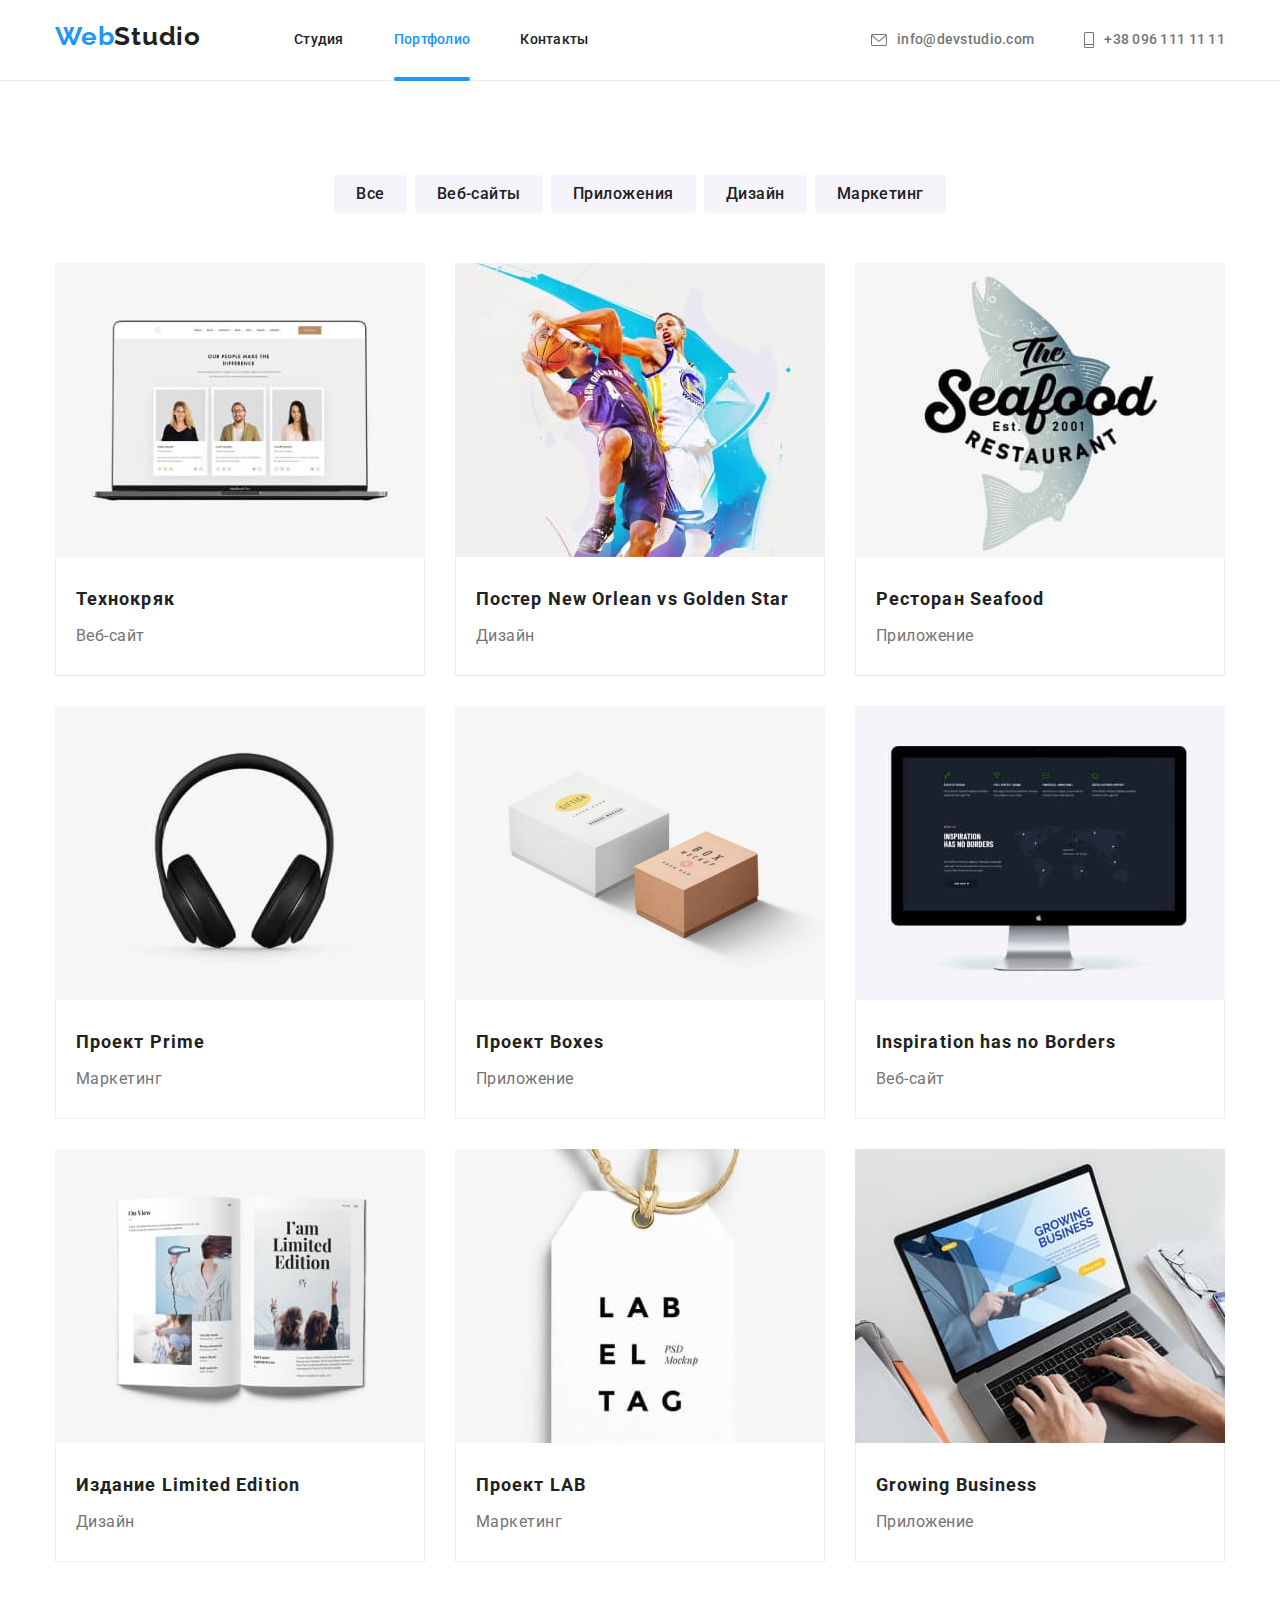
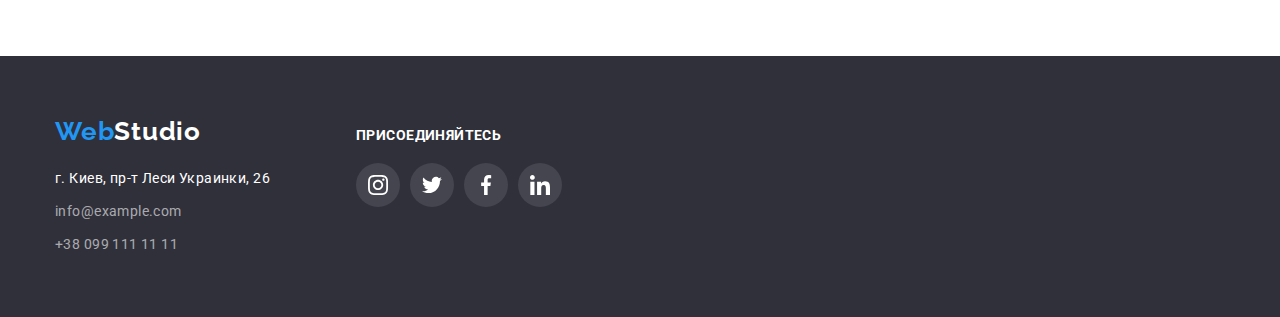
==== portfolio.html @ d2fbd5b2 "bem" ====
<!DOCTYPE html>
<html lang="en">
<head>
    <meta charset="UTF-8">
    <meta http-equiv="X-UA-Compatible" content="IE=edge">
    <meta name="viewport" content="width=device-width, initial-scale=1.0">
    <title>Document</title>
    <link rel="preconnect" href="https://fonts.googleapis.com">
    <link rel="preconnect" href="https://fonts.gstatic.com" crossorigin>
    <link href="https://fonts.googleapis.com/css2?family=Raleway:wght@700&family=Roboto:wght@400;500;700;900&display=swap" rel="stylesheet">
   <link rel="stylesheet" href="https://cdnjs.cloudflare.com/ajax/libs/modern-normalize/1.1.0/modern-normalize.min.css">
    <link rel="stylesheet" href="css/styles.css">
</head>
<body class="body">
    <header class="header">
        <div class="container  ">
        <nav class="header__nav "> 
        <a class=" logo header__logo"  href="/index.html"> 
            Web<span class="logo__span" >Studio</span>
        </a>
       
        <ul class="header-list list ">
           
             <li class="header-list__item "><a class="header-list__link "  href="/index.html">Студия</a>  </li>
             <li class="header-list__item"><a class="header-list__link header-list__after  header-list--current "  href="./portfolio.html">Портфолио </a> </li> 
             <li class="header-list__item"><a class="header-list__link "  href="">Контакты</a> </li>  
           
        </ul>
    </nav>
           <ul class="header-list list">
            <li class="header-list__contact"><a class="header-list__data " href="mailto:info@devstudio.com">
            <svg class="header-list__mailito" height="12px" width="16px">
          
                <use href="./images/symbol-defs.svg#icon-envelope-hover"></use>
            </svg>info@devstudio.com</a></li>
               
                <li class="header-list__contact"><a class="header-list__data " href="tel:+380961111111">
                <svg class="header-list__mailito" height="16px" width="10px">
          
                    <use href="./images/symbol-defs.svg#icon-Vector"></use>
                </svg>+38 096 111 11 11</a></li> 
                    </ul>
    </div>
    
    </header>
    <main class="main">
<section class="section-main">
    <div class="container">
      
        <h1 class="visually-hidden">Фильтри </h1>
            <ul class="main-list-button list">
                <li class="main-bt-item">
                    <button  class="maim-button" type="button">Все</button>
                </li>

                <li class="main-bt-item">
                    <button class="maim-button" type="button">Веб-сайты</button>
                </li>

                <li class="main-bt-item">
                    <button class="maim-button" type="button">Приложения</button>
                </li>

                <li class="main-bt-item">
                    <button class="maim-button" type="button">Дизайн</button>
                </li>

                <li class="main-bt-item">
                    <button class="maim-button" type="button">Маркетинг</button>
                </li>
            </ul>
    
            <ul class="main-list list">

                <li class="main-item">
                    <a class="main-link" href="">
                  <div class="main-item-img">
                    <img src="images/website.jpg"  alt="Веб-сайт">
                    <p class="main-item-text">
                        Ресурс предлагает комплексные предложения с разным уровнем функционала и сервисов. Все это позволит посетителю получить исчерпывающие сведения о компании или частном лице. 
                    </p>
                </div>
                    <div class="container-title">
                    <h2 class="main-title">Технокряк</h2>
                    <p class="main-text">Веб-сайт</p>
                </div>
                 </a>
                  </li>
           
                <li class="main-item">
                    <a class="main-link"  href="">
                   <div class="main-item-img">
                    <img src="images/design.jpg" alt="Дизайн">
                    <p class="main-item-text">
                        Ресурс предлагает комплексные предложения с разным уровнем функционала и сервисов. Все это позволит посетителю получить исчерпывающие сведения о компании или частном лице.
                    </p>
                </div>
                    <div class="container-title">
                    <h2 class="main-title">Постер New Orlean vs Golden Star</h2>
                    <p class="main-text">Дизайн</p>
                </div>
                </a>
                </li>

                <li class="main-item">
                    <a class="main-link" href="">
                   <div class="main-item-img">
                    <img src="images/seafood.jpg" alt="Приложение">
                    <p class="main-item-text">Ресурс предлагает комплексные предложения с разным уровнем функционала и сервисов. Все это позволит посетителю получить исчерпывающие сведения о компании или частном лице.</p>
                    </div>
                        <div class="container-title">
                    <h2 class="main-title">Ресторан Seafood</h2>
                    <p class="main-text">Приложение</p>
                   </div>
                </a>
                </li>

                 <li class="main-item">
                    <a class="main-link"  href="">
                    <div class="main-item-img">
                     <img src="images/prime.jpg" alt="Маркетинг">
                     <p class="main-item-text">Ресурс предлагает комплексные предложения с разным уровнем функционала и сервисов. Все это позволит посетителю получить исчерпывающие сведения о компании или частном лице.</p>
                     </div>
                        <div class="container-title">
                     <h2 class="main-title">Проект Prime</h2>
                     <p class="main-text">Маркетинг</p>
                    </div>
                    </a>
                    </li>
                    
                <li class="main-item">
                    <a class="main-link" href="">
                      <div class="main-item-img">
                 <img src="images/boxes.png" alt="коробки">
                        <p class="main-item-text">Ресурс предлагает комплексные предложения с разным уровнем функционала и сервисов. Все это позволит посетителю получить исчерпывающие сведения о компании или частном лице.</p>
                        </div>
                            <div class="container-title">
                    <h2 class="main-title">Проект Boxes</h2>
                    <p class="main-text">Приложение</p>
                </div>
                </a>
                </li>
                  
                <li class="main-item">
                    <a class="main-link"  href="">
                      <div class="main-item-img">
                      <img src="images/inspiration.jpg" alt="компьютер">
                      <p class="main-item-text">Ресурс предлагает комплексные предложения с разным уровнем функционала и сервисов. Все это позволит посетителю получить исчерпывающие сведения о компании или частном лице.</p>
                      </div>
                        <div class="container-title">
                      <h2 class="main-title">Inspiration has no Borders</h2>
                      <p class="main-text">Веб-сайт</p>
                    </div>
                    </a>
                    </li>
                 
                    <li class="main-item">
                    <a class="main-link"  href="">
                     <div class="main-item-img">
                     <img src="images/book.jpg" alt="книга">
                     <p class="main-item-text">Ресурс предлагает комплексные предложения с разным уровнем функционала и сервисов. Все это позволит посетителю получить исчерпывающие сведения о компании или частном лице.</p>
                     </div>
                        <div class="container-title">
                     <h2 class="main-title">Издание Limited Edition</h2>
                     <P class="main-text">Дизайн</P>
                    </div>
                    </a>
                    </li>
                 
                    <li class="main-item">
                    <a class="main-link"  href="">
                     <div class="main-item-img">
                      <img src="images/marketing.jpg" alt="бирка">
                    
                      <p class="main-item-text">
                        Ресурс предлагает комплексные предложения с разным уровнем функционала и сервисов. Все это позволит посетителю получить исчерпывающие сведения о компании или частном лице.
                     </p>
                    </div>
                      <div class="container-title">
                      <h2 class="main-title">Проект LAB</h2>
                      <P class="main-text">Маркетинг</P>
                    </div>
                    </a>
                    </li>
                 
                    <li class="main-item">
                    <a class="main-link" href="">
                   <div class="main-item-img">
                   <img src="images/application.jpg" alt="компьютер">
           
                   <p class="main-item-text">
                    Ресурс предлагает комплексные предложения с разным уровнем функционала и сервисов. Все это позволит посетителю получить исчерпывающие сведения о компании или частном лице.
                   </p>
                </div>
                   <div class="container-title">
                   <h2 class="main-title">Growing Business</h2>
                   <p class="main-text">Приложение</p>
                </div>
                </a>
                </li>

                 </ul>
              
                </div>
        </section>
    </main>  
    <footer class="footer">
        <div class="footer-container container">
        <div class=" container-address">
        <a class="footer-logo" href="/index.html"> Web<span class="footer-span">Studio</span>
        </a>
        <address class="footer-address">
            <ul class="footer-list list list">
                <li class="footer-item">
                    <a class="footer-link" href="https://www.google.com.ua/maps/place/%D0%B1%D1%83%D0%BB.+%D0%9B%D0%B5%D1%81%D0%B8+%D0%A3%D0%BA%D1%80%D0%B0%D0%B8%D0%BD%D0%BA%D0%B8,+26,+%D0%9A%D0%B8%D0%B5%D0%B2,+02000/@50.4265841,30.5361971,17z/data=!3m1!4b1!4m5!3m4!1s0x40d4cf0e033ecbe9:0x57a4dffefec77da0!8m2!3d50.4265807!4d30.5383858?hl=ru"
                   target="blank" rel="noreferrer noopener" >
                        г. Киев, пр-т Леси Украинки, 26</a>
                </li>
          
            <li class="footer-item">
                <a class="footer-contact" href="mailto:info@example.com">info@example.com</a>
            </li>
            <li class="footer-item">
                <a class="footer-contact" href="tel+380991111111">+38 099 111 11 11</a>
            </li>

        </ul>
        </address>
    </div>
    <div class=" container-cos">
        <h2 class="footer-addition-title">присоединяйтесь</h2>
        <ul class="footer-list-cos list">
            <li class="footer-addition-item"><a class="footer-link-cos"  href="">
                <svg class="team-cos-icon" weight="20" height="20">
                   <use href="./images/symbol-defs.svg#icon-instagram-2"></use>
           </svg>

            </a>
            </li>
            <li class="footer-addition-item"><a class="footer-link-cos"  href="">
                <svg class="team-cos-icon" weight="20" height="20">
                   <use href="./images/symbol-defs.svg#icon-twitter-1"></use>
           </svg>

            </a>
            </li>

            <li class="footer-addition-item"><a class="footer-link-cos" target="blank" href="">
                <svg class="team-cos-icon" weight="20" height="20">
                   <use href="./images/symbol-defs.svg#icon-facebook-1"></use>
           </svg>

            </a>
            </li>

            <li class="footer-addition-item"><a class="footer-link-cos"  href="">
                <svg class="team-cos-icon" weight="20" height="20">
                   <use href="./images/symbol-defs.svg#icon-linkedin-1"></use>
           </svg>

            </a>
            </li>
        </ul>
    </div>
</div>
    </footer>
   
</body>
</html>
---- css/styles.css ----
.visually-hidden{
    position: absolute;
    width: 1px;
    height: 1px;
    margin: -1px;
    border: 0;
    padding: 0;
  
    white-space: nowrap;
    clip-path: inset(100%);
    clip: rect(0 0 0 0);
    overflow: hidden;}

  
.container{
  width: 1200px;
  padding-left: 15px;
  padding-right: 15px;
  margin: 0 auto;


}
p,
h1,
h2,
h3,
h4,
h5,
h6 {
  margin: 0;
}

ul,
ol {
  margin: 0;
  padding-left: 0;}
  img{
    display: block;
    max-width: 100%;
    height: auto;
  }


  
  :root{
    --predominant-text-color:#757575;
    --predominant-titl-color: #212121;
    --minor-title-coolor: #FFFFFF;
    --hover-kolor:#2196F3;
    --babackground-predominant-color:#E5E5E5;
    --babackground-minor-color:#2F303A;
    --background-color: #F5F4FA;
    --background-nice-color: #FFFFFF;
    --padding-section:94px;
     --contact-soc:#AFB1B8;
     --modal-color-title:#212121;
  }
  .body{
    font-family:"Roboto",sans-serif;
    font-size: 14px;
    line-height: 1.71;
    letter-spacing: 0.03em;
    
    color:var(--predominant-text-color);
    background-color:var(--background-nice-color) ;
  }

  /*-------------HEADER----------*/
 
  .header
   {
     border-bottom: 1px solid #ECECEC;}
  .header__logo {
    font-family: 'Raleway',serif;
    font-weight: 700;
    font-size: 26px;
    line-height: 1.19;
    letter-spacing: 0.03em;
    text-decoration: none;
   
    color:var(--hover-kolor);
    
    padding-top: 21px;
    padding-bottom: 24px;
    margin-right: 93px;
}
 
  .logo__span{
color:var(--predominant-titl-color);
  }

  .header-list__link{
    font-weight: 500;
    font-size: 14px;
    line-height: 1.14;
    letter-spacing: 0.02em;
   text-decoration: none;
   
   color:var(--predominant-titl-color);
    
   display: block;
    padding-top: 32px;
    padding-bottom: 32px;

    transition: color 250ms linear;
  }

.header-list__data
  {
font-weight: 500;
font-size: 14px;
line-height: 1.14;
letter-spacing: 0.02em;
text-decoration: none;

color:var(--predominant-text-color);

padding-top: 32px;
padding-bottom: 32px;
display: block;

transition: color 250ms cubic-bezier(0.4, 0, 0.2, 1);
  }
 
  .header__nav{
    display: flex;
  }

.header-list__data:hover,
.header-list__data:focus,
.header-list__link:hover,
.header-list__link :focus
{
color:var( --hover-kolor);
}
.header-list .header-list__link.header-list--current{
  color: var(--hover-kolor);
}

.list{
list-style: none;
}

.header-list{
  display: flex;
  margin-left: auto;
}

 
.header>.container{
  display: flex;
  align-items: center;
 
}
 

.header-list__item{
  margin-right: 50px;
  position:relative;


}
.header-list__item:nth-child(3n){
  margin-right: 0;
    }
    
    .header-list{ 
    align-items: center;
    margin-left: auto;
    }
    .header-list__contact {
    display: block;
    } 
    .header-list__contact:not(:last-child) {
    margin-right: 50px;}

    

.header-list__mailito {
justify-content: center;
vertical-align: middle;
margin-right: 10px;
fill:currentColor;
}

.header-list__after::after{
content: "";
left: 0;
bottom: -1px;
height: 4px;
width: 100%;
position: absolute;
border-radius: 4px;
background-color: var(--hover-kolor);
}

.header-list .header-list__link.current{
  color: var(--hover-kolor);
}
 /*-------------hero----------*/

 .hero-container__title{
  font-weight: 900;
  font-size: 44px;
  line-height: 1.36;
  text-align: center;
  letter-spacing: 0.06em;
  text-transform: uppercase;
  color:var(--minor-title-coolor);


 margin-left: auto;
 margin-right: auto;
margin-bottom:30px ;

}


 .hero-container__button{
font-family:inherit;
font-weight: 700;
font-size: 16px;
line-height: 1.87;
min-width: 200px;
align-items: center;
text-align: center;
letter-spacing: 0.06em;
border: none;
cursor: pointer;
color:var(--minor-title-coolor);
background: #2196F3;
box-shadow: 0px 4px 4px rgba(0, 0, 0, 0.15);
border-radius: 4px;

display: flex;
padding: 10px 32px;
margin: auto;

  }
  .hero{
    padding-top: 200px;
    padding-bottom: 200px;
    max-width: 1600px;
    height: 600px;
    margin: 0 auto;
      background-image: linear-gradient(to right, #2f303a66, #2f303a66), url('../images/Img\ fon.jpg'); 
    background-color: var(--secondary-bg-color);
    text-align: center;
}


/*---------strategy---------*/

.strategy-title{
font-weight: 700;
font-size: 14px;
line-height: 1.14;
letter-spacing: 0.03em;
text-transform: uppercase;
color: var(--predominant-titl-color);

}
.strategy-text{
font-size: 14px;
line-height: 1.71;
letter-spacing: 0.03em;
color:var(--predominant-text-color);

}

.strategy{
  padding-top: var(--padding-section);
 
}
.strategy-title{

  margin-bottom: 10px;
}
.strategy-list{
  display: flex;

}

.strategy-item{
  margin-right: 30px;
  width: 270px;

}
.strategy-item:nth-child(4n){
  margin-right: 0;
    }

    .icon-strategy{
      width: 270px;
      height: 120px;
       
    background-color: #F5F4FA;;
       box-sizing: border-box;
       border-radius: 4px;
       fill: #212121;;
       
       display: flex;
       align-items: center;
       justify-content: center;
       margin-bottom: 30px;
      }


    /*-------ABOUT--------*/


.about-title{
font-weight: 700;
font-size: 36px;
line-height: 1.16;
text-align: center;
letter-spacing: 0.03em;
color:var(--predominant-titl-color);
   
margin-bottom:50px;
}
.about{
  padding-top: var(--padding-section);
  padding-bottom:var(--padding-section);
}
.about-list{
  display: flex;

}
.about-item{
  margin-right: 30px;
  position: relative;
}
.about-item:nth-child(3n){
  margin-right: 0;
    }



    .about-text{
      font-weight: 700;
    font-size: 14px;
    line-height: 16px;
    text-align: center;
    letter-spacing: 0.03em;
    text-transform: uppercase;
    
    color: var(--background-nice-color);
    background-color:  rgba(47, 48, 58, 0.8);
    width: 100%;
    height: 70px;
    
    justify-content: center;
    align-items: center;
    padding-top: 27px;
    padding-bottom: 27px;
    position: absolute;
    bottom: 0%;
    left: 0%;
    }
    
/*----------TEAM-------*/


.team-title{
font-weight: 700;
font-size: 36px;
line-height: 1.16;
text-align: center;
letter-spacing: 0.03em;
color:var(--predominant-titl-color);
padding-top: 94;
margin-bottom:  50px;

}


.team-after-title{
font-weight: 500;
font-size: 16px;
line-height: 1.18;
text-align: center;
letter-spacing: 0.03em;
color:var(--predominant-titl-color);

margin-bottom: 10px;
}

.team-text{
font-size: 16px;
line-height: 1.18;
text-align: center;
letter-spacing: 0.03em;
color:var(--predominant-text-color);
margin-bottom: 16px;

}

.team{
  padding-top:var(--padding-section);
  padding-bottom:var(--padding-section); 
  background-color: var(--background-color);
}
.team-list{
  display: flex;
}
.team-item{
  margin-right: 30px;
}


.team-item:nth-child(4n){
  margin-right: 0;
    }
    .container-team{
      padding-top: 30px;
      padding-bottom: 30px;
      background-color: #FFFFFF;
      box-shadow: 0px 1px 3px rgba(0, 0, 0, 0.12), 
      0px 1px 1px rgba(0, 0, 0, 0.14), 
      0px 2px 1px rgba(0, 0, 0, 0.2);
      border-radius: 0px 0px 4px 4px;

    }
    .team-link-soc{
      width: 44px;
      height: 44px;
      border-radius: 50%;
      background-color: var(--background-nice-color);
       display: flex;
       justify-self: center;
       align-items: center;
       fill:var(--background-nice-color);
       transition: background-color 250ms cubic-bezier(0.4, 0, 0.2, 1),
       fill 250ms cubic-bezier(0.4, 0, 0.2, 1);
      }  
      .team-link-soc{
        fill:var(--contact-soc);
      }
      .team-link-soc:hover,
      .team-link-soc:focus
      {
       background-color:var(--hover-kolor);
       fill: var(--background-nice-color);

      }

    .team-list-soc {
    display: flex;
    justify-content: center;
    }
    .team-item-soc:not(:last-child) {
      margin-right: 10px;}



      /*------CLIENT-------*/
      .clients{
        padding-top: var(--padding-section);
        padding-bottom: var(--padding-section);
      }
      
      .clients-title{
        font-weight: 700;
       font-size: 36px;
       line-height: 42px;
       text-align: center;
       letter-spacing: 0.03em;

       color: var(--predominant-titl-color);
       
      margin-bottom: 50px;
      }
    
    .clients-link{
      width: 170px;
       height: 92px;
       
       border: 1px solid var(--contact-soc);
       box-sizing: border-box;
       border-radius: 4px;
       fill: var(--contact-soc);
       
       display: flex;
       align-items: center;
       justify-content: center;
       transition: border 250ms cubic-bezier(0.4, 0, 0.2, 1) ;
    
      
      }

      .clients-list{
        display: flex;
      justify-content: center;}

      .clients-list-item:not(:last-child){
        margin-right: 30px;
      }
      .clients-link:hover,
      .clients-link:focus
      {
        border-radius: 4px;
        border: 1px solid var(--hover-kolor)
      }

  
  
      .clients-link:hover .clients-icon,
      .clients-link:focus .clients-icon
      {
     
        fill: var(--hover-kolor);
       
       }
       .clients-icon{
         transition:fill 250ms cubic-bezier(0.4, 0, 0.2, 1) ;
       }
        
    

  /*--------footer-------*/
  
  .footer-logo{
    font-family: 'Raleway',serif;
font-weight: 700;
font-size: 26px;
line-height: 1.19;
letter-spacing: 0.03em;
text-decoration: none;
color:var(--hover-kolor);

display: block;
margin-bottom:20px;
  }
.footer-span{
  color:var(--minor-title-coolor);
}
  .footer-link{
  font-style: normal;
font-size: 14px;
line-height: 1.71;
letter-spacing: 0.03em;
text-decoration: none;
color:var(--minor-title-coolor);

  }
  
  .footer-contact{
  font-style: normal;
font-size: 14px;
line-height: 1.71;
letter-spacing: 0.03em;
text-decoration: none;
color: rgba(255, 255, 255, 0.6);

  }
  
.footer{
  background-color:var(--babackground-minor-color);
  padding: 60px 0;

}

.footer-item:not(:last-child) {
  margin-bottom: 9px;}


.footer-link-cos{
  width: 44px;
  height: 44px;

 border-radius: 50%;
 display:flex;
align-items: center;
 justify-content: center;
 fill: var(--background-nice-color);
 background-color: rgba(255, 255, 255, 0.1);;


}
.footer-list-cos{
  display: flex;
  justify-content: center;
  
 
}

.footer-addition-item:not(:last-child)
{
margin-right:10px;
}
.footer-addition-title{
font-weight: 700;
font-size: 14px;
line-height: 16px;
letter-spacing: 0.03em;
text-transform: uppercase;

margin-bottom: 20px;

}
.container-cos{
  align-content: flex-start;
}
.footer-container{
  display: flex;

}
.footer-container{
      display: flex;
      align-items: baseline;

    }
    
 .container-address{
     width: 231px;
   }
   
 .container-cos{
  
    margin-left:  70px;
  
   }

 
  
    .footer-link-cos{
      fill:var(--background-nice-color);
      transition: background-color 250ms cubic-bezier(0.4, 0, 0.2, 1) ;
     
    }
    .footer-link-cos:hover,
    .footer-link-cos:focus
    {
     background-color:var(--hover-kolor);
    }


  
    .footer-addition-title{
      font-weight: 700;
      font-size: 14px;
      line-height: 16px;
      letter-spacing: 0.03em;
      text-transform: uppercase;
      
      color: #FFFFFF;}
    

      .subscription-title{
        
        font-weight: 700;
       font-size: 14px;
       line-height: 16px;
       letter-spacing: 0.03em;
       text-transform: uppercase;
       color: var(--background-nice-color);
       margin-bottom: 20px;
  
      }
      .subscriptio-input{ 
        width: 358px;
        height: 50px;
        background-color:transparent;
        color: var(--background-nice-color);


     border: 1px solid rgba(255, 255, 255, 0.3);
     box-sizing: border-box;
     filter: drop-shadow(0px 4px 4px rgba(0, 0, 0, 0.15));
     border-radius: 4px;
     margin-right: 12px;
     padding-left: 16px;
     }
      .subscription-button{
        width: 200px;
        height: 50px;
        display: flex;
        font-weight: 700;
     font-size: 16px;
     line-height: 1.8px;
     color: var(--background-nice-color);
     display: flex;
     align-items: center;
     text-align: center;
     letter-spacing: 0.06em;
     padding: 12px 29px;
 


        
     background: #2196F3;
     box-shadow: 0px 4px 4px rgba(0, 0, 0, 0.15);
     border-radius: 4px

      }
      .footer-subscription{
        width: 570px;
        height: 86px;
        margin-left: 93px;
      }
      .subscription{
      display: flex;
      }
    
      .subscription-icon{
      margin-left: 10px;
      }
  /*--------main----------*/
  .section-main{
    padding-top: var(--padding-section);
    padding-bottom: var(--padding-section);
  }
  .main-list-button{
  display: flex;
  justify-content: center;
  }
  
  
  .maim-button{
    font-family:inherit;
font-weight: 500;
font-size: 16px;
line-height: 1.62;
text-align: center;
letter-spacing: 0.03em;
cursor: pointer;
border: none;

color: var(--predominant-titl-color);


padding: 6px 22px;
display: block;
max-width: max-content;
background: #F5F4FA;
border-radius: 4px;


transition: color 250ms cubic-bezier(0.4, 0, 0.2, 1),
background-color 250ms cubic-bezier(0.4, 0, 0.2, 1),
box-shadow 250ms cubic-bezier(0.4, 0, 0.2, 1),
box-shadow 250ms cubic-bezier(0.4, 0, 0.2, 1),
border-radius 250ms cubic-bezier(0.4, 0, 0.2, 1)


  }
  .main-bt-item{margin-right: 8px;}
  .main-bt-item:nth-child(5n){
    margin-right: 0;
   
      }
  .maim-button:hover,
.maim-button:focus{
  color: var(--minor-title-coolor);
  background-color:var(--hover-kolor);
  border-radius: 4px;
  box-shadow: 0px 3px 1px rgba(0, 0, 0, 0.1), 0px 1px 2px rgba(0, 0, 0, 0.08), 0px 2px 2px rgba(0, 0, 0, 0.12);


}

  .main-title{
font-weight: 700;
font-size: 18px;
line-height: 2;
letter-spacing: 0.06em;
color: var(--predominant-titl-color);
  margin-bottom: 4px;
}


  .main-text{
font-size: 16px;
line-height: 1.87;
letter-spacing: 0.03em;
color:var(--predominant-text-color);
  }
  
  
  .main-list-button{
  margin-bottom: 50px;
  }
  .main-list{
    display: flex;
    flex-wrap: wrap;
  }
  .main-item{
  width: 370px;
  margin-right: 30px;
  margin-bottom: 30px;
   
   
  }
  .main-item:nth-child(3n){
margin-right: 0;
  }
  .main-item:nth-last-child(-n+3){
  margin-bottom: 0 ;
  }


  .main-list-button{
    display: flex;
  }
  .container-title{
  
  border: 1px solid #EEEEEE;
  border-top: 0;
  padding: 24px 20px;
  }
 .main-link{
  text-decoration: none;
  display: block;
  transition: box-shadow 250ms cubic-bezier(0.4, 0, 0.2, 1) ;
  }

  
.main-link:hover,
.main-link:focus
{
   
box-shadow: 0px 1px 1px rgba(0, 0, 0, 0.12), 0px 4px 4px rgba(0, 0, 0, 0.06), 1px 4px 6px rgba(0, 0, 0, 0.16);
 }
 
.main-item-text{
font-weight: 400;
font-size: 18px;
line-height: 28px;
letter-spacing: 0.03em;
 

position: absolute;
top: 0;
left: 0;
background-color:rgba(33, 150, 243, 0.9);
color: var(--background-nice-color);
justify-content: center;
align-items: center;
padding: 63px 24px;
display: flex;
height: 100%;
transform: translateY(100%);
transition:transform 250ms;
}
.main-item-img{
position: relative;
overflow: hidden;

}
.main-item:hover .main-item-text{
  transform: translateY(0%); 
}
/*----modal-----*/
.backgdrop{
position: fixed;
top: 0;
position: absolute;
width: 100%;
height: 100%;
background: rgba(0, 0, 0, 0.2);
transition:opacity 250ms,visibility 250ms;

}

.backgdrop.is-hidden.modal{ 
transform:  scale(1.25);
}

.modal{
position: absolute;
top: 50%;
left: 50%;
transform:translate(-50%,-50%) scale(1);

width:  528px;
min-height: 581px;
background-color: var(--background-nice-color);
box-shadow: 0px 1px 3px rgba(0, 0, 0, 0.12), 0px 1px 1px rgba(0, 0, 0, 0.14), 0px 2px 1px rgba(0, 0, 0, 0.2);
border-radius: 4px;
transition:transform 250ms;
padding: 40px;
}

  
.button-modal{
position: absolute;
top: 8px;
right: 8px;
background-color: var(--background-nice-color);
width: 30px;
height: 30px;
border-radius: 50%;
border: 1px solid rgba(0, 0, 0, 0.1);
box-sizing: border-box;

}

.modal-close{
display: flex;
justify-content: center;
align-items: center;
}
.is-hidden{
opacity: 0;
pointer-events: none;
visibility: hidden;

}
.modal-title{
font-weight: 700;
font-size: 20px;
line-height: 23px;
text-align: center;
letter-spacing: 0.03em;
color: var(--modal-color-title);
margin-bottom: 30px;
}
.modal-input{
width: 100%;
height: 40px;
border: 1px solid rgba(33, 33, 33, 0.2);
box-sizing: border-box;
border-radius: 4px;
background-color: transparent;
padding-left: 45px;

}
.modal-button{

font-weight: 700;
font-size: 16px;
line-height: 1.8px;
cursor: pointer;
border: none;
  
display:block;
align-items: center;
text-align: center;
letter-spacing: 0.06em;
margin: auto;

max-width: max-content;
height: 50px;
padding: 10px 55px;
color: var(--background-nice-color);
display: flex;


background: #188CE8;
box-shadow: 0px 4px 4px rgba(0, 0, 0, 0.15);
border-radius: 4px
}
.modal-button:hover,
.modal-button:focus{
box-shadow: 0px 4px 4px rgba(0, 0, 0, 0.15);
border-radius: 4px


}
.backgdrop-name{
display: block;
font-weight: 400;
font-size: 12px;
line-height: 14px;
letter-spacing: 0.01em;
margin-bottom: 4px;

color: #757575;
}
.input-name{
  margin-bottom: 14px;
}
.textarea-imput{
width: 448px;
height: 120px;
left: 576px;
top: 518px;

border: 1px solid rgba(33, 33, 33, 0.2);
box-sizing: border-box;
border-radius: 4px;
resize: none;}
.modal-icon-name{
  position: relative;

}
.modal-svg-name{
  position: absolute;
  left: 12px;
top: 50%;
transform: translateY(-50%);
fill:var(--predominant-titl-color);
}
.modal-input:focus,
.modal-input:hover
{
  border: 1px solid var(--hover-kolor);
  box-sizing: border-box;
  border-radius: 4px;
}
.textarea-imput:hover,
.textarea-imput:focus
{
border: 1px solid var(--hover-kolor);

border-radius: 4px;
}
.textarea-imput{outline: transparent}
.modal-input:focus+.modal-svg-name
{
fill: var(--hover-kolor);
}
.link-modal{
  color: var(--hover-kolor);
}
.modal-input{
cursor: pointer;
outline: transparent;

}
.modal-check-text{
  font-weight: 400;
font-size: 14px;
line-height: 1.7px;


letter-spacing: 0.03em;
color: var(--predominant-text-color);
display: flex;
align-items: center;

}
.modal-check-text::before{
  content: "";
  width: 16px;
height: 15px;
border: 2px solid var(--babackground-minor-color);
border-radius: 2px;
display: block;
margin-right: 8px;

}
.modal-check:checked+.modal-check-text::before{
  background-color: var(--hover-kolor);
  background-image:url(../images/tick.svg);
  background-repeat: no-repeat;
  background-position: center;
  background-size: contain;
  border:none ;
}
.modal-check:focus+.modal-check-text::before{
  border: 1px solid var(--hover-kolor);
  outline: none;
}

.button-modal:hover, 
.button-modal:focus{
  fill: var(--hover-kolor);
  border-color:  var(--hover-kolor);
}
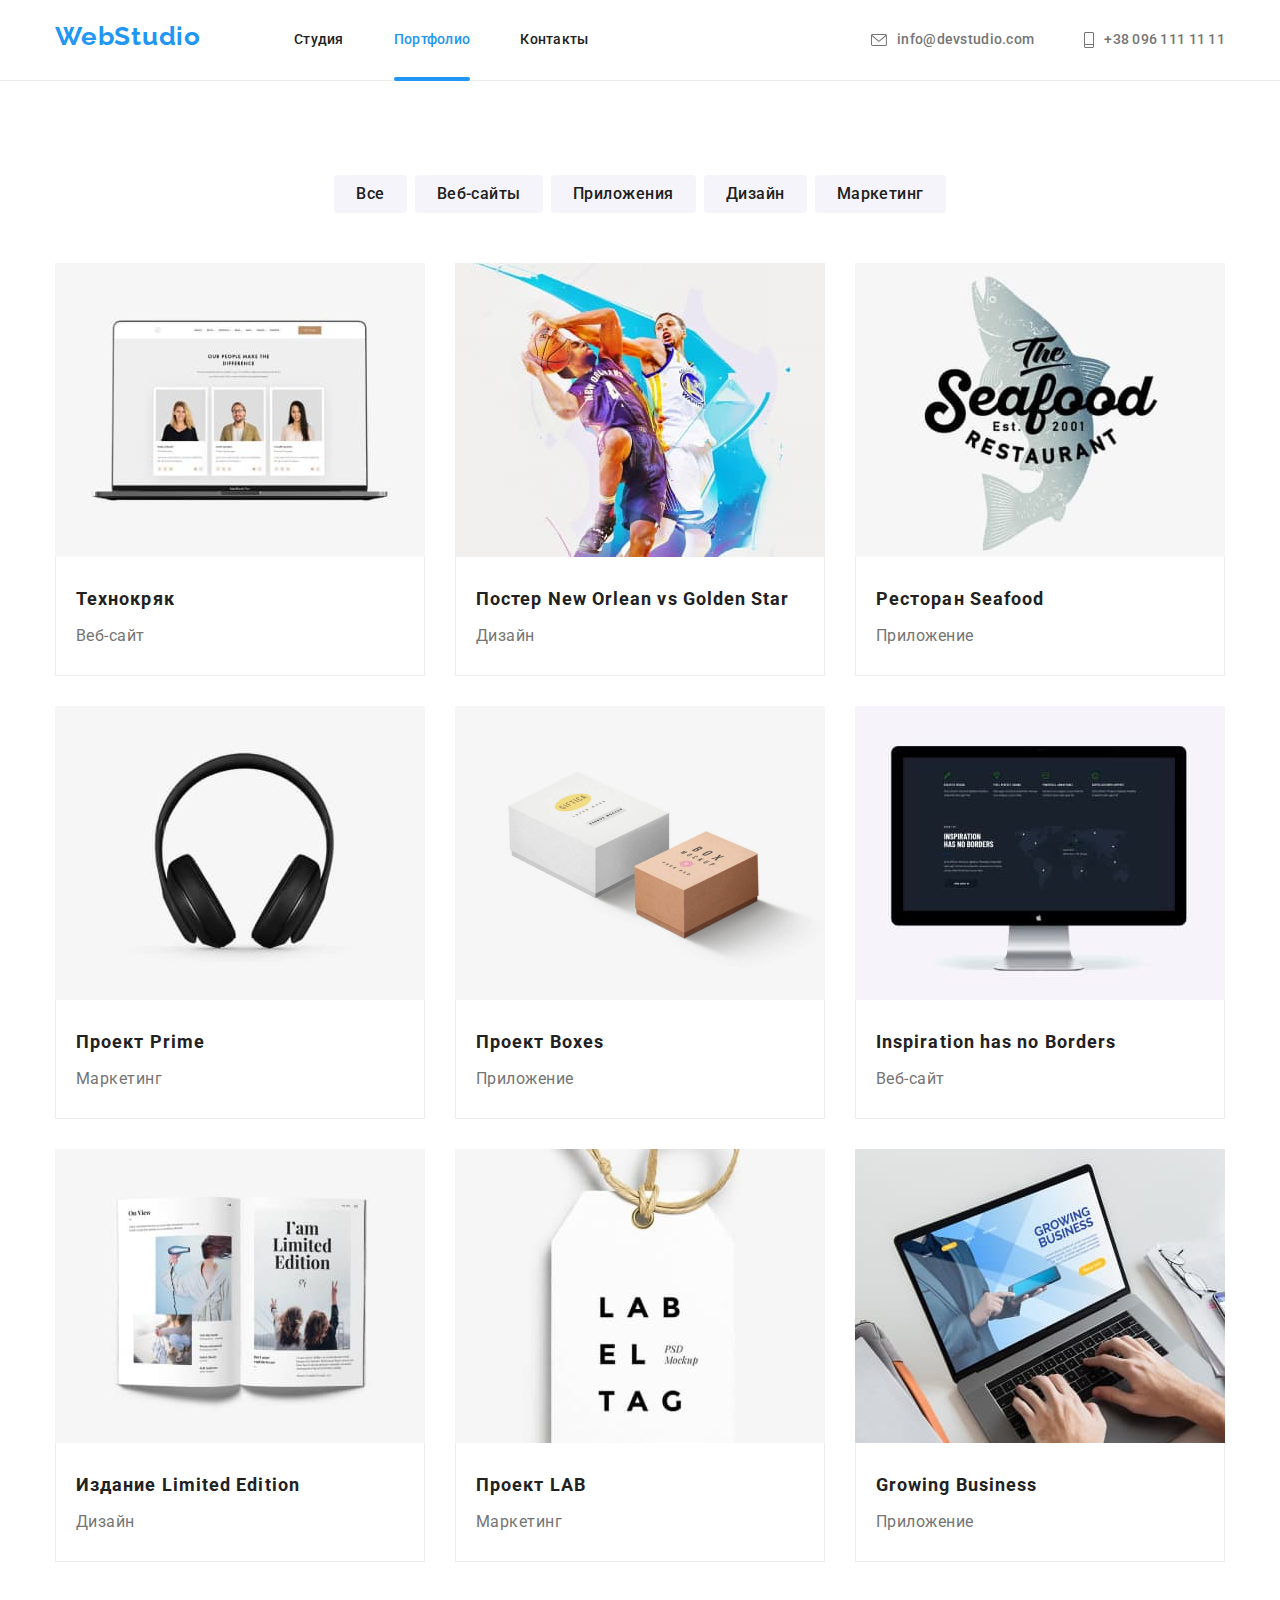
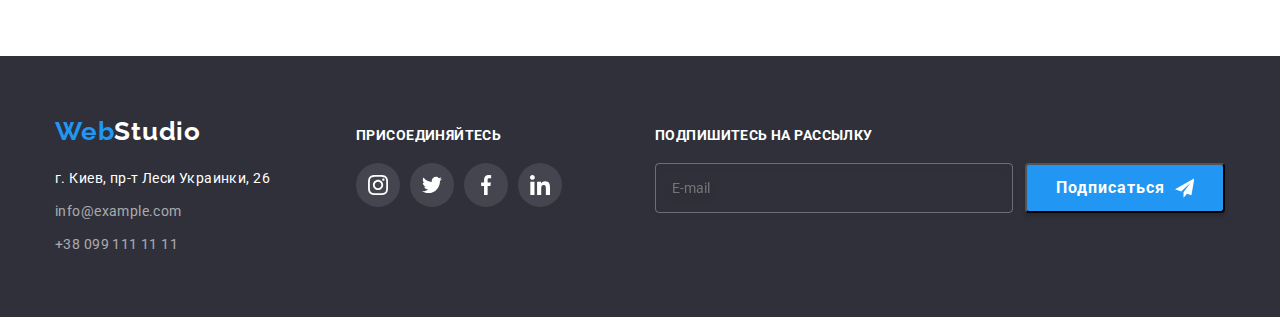
==== commit 9ef33c02: "sass" ====
--- a/portfolio.html
+++ b/portfolio.html
@@ -10,6 +10,7 @@
     <link href="https://fonts.googleapis.com/css2?family=Raleway:wght@700&family=Roboto:wght@400;500;700;900&display=swap" rel="stylesheet">
    <link rel="stylesheet" href="https://cdnjs.cloudflare.com/ajax/libs/modern-normalize/1.1.0/modern-normalize.min.css">
     <link rel="stylesheet" href="css/styles.css">
+    <link rel="stylesheet" href="css/main.css">
 </head>
 <body class="body">
     <header class="header">
@@ -45,156 +46,156 @@
     </header>
     <main class="main">
 <section class="section-main">
-    <div class="container">
+    <div class="container ">
       
         <h1 class="visually-hidden">Фильтри </h1>
-            <ul class="main-list-button list">
-                <li class="main-bt-item">
-                    <button  class="maim-button" type="button">Все</button>
-                </li>
-
-                <li class="main-bt-item">
-                    <button class="maim-button" type="button">Веб-сайты</button>
-                </li>
-
-                <li class="main-bt-item">
-                    <button class="maim-button" type="button">Приложения</button>
-                </li>
-
-                <li class="main-bt-item">
-                    <button class="maim-button" type="button">Дизайн</button>
-                </li>
-
-                <li class="main-bt-item">
-                    <button class="maim-button" type="button">Маркетинг</button>
+            <ul class="main-list-button button-list list">
+                <li class="button-list__item">
+                    <button  class="maim-button__filters" type="button">Все</button>
+                </li>
+
+                <li class="button-list__item">
+                    <button class="maim-button__filters" type="button">Веб-сайты</button>
+                </li>
+
+                <li class="button-list__item">
+                    <button class="maim-button__filters" type="button">Приложения</button>
+                </li>
+
+                <li class="button-list__item">
+                    <button class="maim-button__filters" type="button">Дизайн</button>
+                </li>
+
+                <li class="button-list__item">
+                    <button class="maim-button__filters" type="button">Маркетинг</button>
                 </li>
             </ul>
     
             <ul class="main-list list">
 
-                <li class="main-item">
-                    <a class="main-link" href="">
-                  <div class="main-item-img">
+                <li class="main-list__item">
+                    <a class="main-list__link" href="">
+                  <div class="main-img">
                     <img src="images/website.jpg"  alt="Веб-сайт">
-                    <p class="main-item-text">
+                    <p class="main-img__text">
                         Ресурс предлагает комплексные предложения с разным уровнем функционала и сервисов. Все это позволит посетителю получить исчерпывающие сведения о компании или частном лице. 
                     </p>
                 </div>
-                    <div class="container-title">
-                    <h2 class="main-title">Технокряк</h2>
-                    <p class="main-text">Веб-сайт</p>
+                    <div class="container-slides">
+                    <h2 class="container-slides__title">Технокряк</h2>
+                    <p class="container-slides__text">Веб-сайт</p>
                 </div>
                  </a>
                   </li>
            
-                <li class="main-item">
-                    <a class="main-link"  href="">
-                   <div class="main-item-img">
+                <li class="main-list__item">
+                    <a class="main-list__link"  href="">
+                   <div class="main-img">
                     <img src="images/design.jpg" alt="Дизайн">
-                    <p class="main-item-text">
+                    <p class="main-img__text">
                         Ресурс предлагает комплексные предложения с разным уровнем функционала и сервисов. Все это позволит посетителю получить исчерпывающие сведения о компании или частном лице.
                     </p>
                 </div>
-                    <div class="container-title">
-                    <h2 class="main-title">Постер New Orlean vs Golden Star</h2>
-                    <p class="main-text">Дизайн</p>
-                </div>
-                </a>
-                </li>
-
-                <li class="main-item">
-                    <a class="main-link" href="">
-                   <div class="main-item-img">
+                    <div class="container-slides">
+                    <h2 class="container-slides__title">Постер New Orlean vs Golden Star</h2>
+                    <p class="container-slides__text">Дизайн</p>
+                </div>
+                </a>
+                </li>
+
+                <li class="main-list__item">
+                    <a class="main-list__link" href="">
+                   <div class="main-img">
                     <img src="images/seafood.jpg" alt="Приложение">
-                    <p class="main-item-text">Ресурс предлагает комплексные предложения с разным уровнем функционала и сервисов. Все это позволит посетителю получить исчерпывающие сведения о компании или частном лице.</p>
-                    </div>
-                        <div class="container-title">
-                    <h2 class="main-title">Ресторан Seafood</h2>
-                    <p class="main-text">Приложение</p>
+                    <p class="main-img__text">Ресурс предлагает комплексные предложения с разным уровнем функционала и сервисов. Все это позволит посетителю получить исчерпывающие сведения о компании или частном лице.</p>
+                    </div>
+                        <div class="container-slides">
+                    <h2 class="container-slides__title">Ресторан Seafood</h2>
+                    <p class="container-slides__text">Приложение</p>
                    </div>
                 </a>
                 </li>
 
-                 <li class="main-item">
-                    <a class="main-link"  href="">
-                    <div class="main-item-img">
+                 <li class="main-list__item">
+                    <a class="main-list__link"  href="">
+                    <div class="main-img">
                      <img src="images/prime.jpg" alt="Маркетинг">
-                     <p class="main-item-text">Ресурс предлагает комплексные предложения с разным уровнем функционала и сервисов. Все это позволит посетителю получить исчерпывающие сведения о компании или частном лице.</p>
+                     <p class="main-img__text">Ресурс предлагает комплексные предложения с разным уровнем функционала и сервисов. Все это позволит посетителю получить исчерпывающие сведения о компании или частном лице.</p>
                      </div>
-                        <div class="container-title">
-                     <h2 class="main-title">Проект Prime</h2>
-                     <p class="main-text">Маркетинг</p>
+                        <div class="container-slides">
+                     <h2 class="container-slides__title">Проект Prime</h2>
+                     <p class="container-slides__text">Маркетинг</p>
                     </div>
                     </a>
                     </li>
                     
-                <li class="main-item">
-                    <a class="main-link" href="">
-                      <div class="main-item-img">
+                <li class="main-list__item">
+                    <a class="main-list__link" href="">
+                      <div class="main-img">
                  <img src="images/boxes.png" alt="коробки">
-                        <p class="main-item-text">Ресурс предлагает комплексные предложения с разным уровнем функционала и сервисов. Все это позволит посетителю получить исчерпывающие сведения о компании или частном лице.</p>
+                        <p class="main-img__text">Ресурс предлагает комплексные предложения с разным уровнем функционала и сервисов. Все это позволит посетителю получить исчерпывающие сведения о компании или частном лице.</p>
                         </div>
-                            <div class="container-title">
-                    <h2 class="main-title">Проект Boxes</h2>
-                    <p class="main-text">Приложение</p>
+                            <div class="container-slides">
+                    <h2 class="container-slides__title">Проект Boxes</h2>
+                    <p class="container-slides__text">Приложение</p>
                 </div>
                 </a>
                 </li>
                   
-                <li class="main-item">
-                    <a class="main-link"  href="">
-                      <div class="main-item-img">
+                <li class="main-list__item">
+                    <a class="main-list__link"  href="">
+                      <div class="main-img">
                       <img src="images/inspiration.jpg" alt="компьютер">
-                      <p class="main-item-text">Ресурс предлагает комплексные предложения с разным уровнем функционала и сервисов. Все это позволит посетителю получить исчерпывающие сведения о компании или частном лице.</p>
+                      <p class="main-img__text">Ресурс предлагает комплексные предложения с разным уровнем функционала и сервисов. Все это позволит посетителю получить исчерпывающие сведения о компании или частном лице.</p>
                       </div>
-                        <div class="container-title">
-                      <h2 class="main-title">Inspiration has no Borders</h2>
-                      <p class="main-text">Веб-сайт</p>
+                        <div class="container-slides">
+                      <h2 class="container-slides__title">Inspiration has no Borders</h2>
+                      <p class="container-slides__text">Веб-сайт</p>
                     </div>
                     </a>
                     </li>
                  
-                    <li class="main-item">
-                    <a class="main-link"  href="">
-                     <div class="main-item-img">
+                    <li class="main-list__item">
+                    <a class="main-list__link"  href="">
+                     <div class="main-img">
                      <img src="images/book.jpg" alt="книга">
-                     <p class="main-item-text">Ресурс предлагает комплексные предложения с разным уровнем функционала и сервисов. Все это позволит посетителю получить исчерпывающие сведения о компании или частном лице.</p>
+                     <p class="main-img__text">Ресурс предлагает комплексные предложения с разным уровнем функционала и сервисов. Все это позволит посетителю получить исчерпывающие сведения о компании или частном лице.</p>
                      </div>
-                        <div class="container-title">
-                     <h2 class="main-title">Издание Limited Edition</h2>
-                     <P class="main-text">Дизайн</P>
+                        <div class="container-slides">
+                     <h2 class="container-slides__title">Издание Limited Edition</h2>
+                     <P class="container-slides__text">Дизайн</P>
                     </div>
                     </a>
                     </li>
                  
-                    <li class="main-item">
-                    <a class="main-link"  href="">
-                     <div class="main-item-img">
+                    <li class="main-list__item">
+                    <a class="main-list__link"  href="">
+                     <div class="main-img">
                       <img src="images/marketing.jpg" alt="бирка">
                     
-                      <p class="main-item-text">
+                      <p class="main-img__text">
                         Ресурс предлагает комплексные предложения с разным уровнем функционала и сервисов. Все это позволит посетителю получить исчерпывающие сведения о компании или частном лице.
                      </p>
                     </div>
-                      <div class="container-title">
-                      <h2 class="main-title">Проект LAB</h2>
-                      <P class="main-text">Маркетинг</P>
+                      <div class="container-slides">
+                      <h2 class="container-slides__title">Проект LAB</h2>
+                      <P class="container-slides__text">Маркетинг</P>
                     </div>
                     </a>
                     </li>
                  
-                    <li class="main-item">
-                    <a class="main-link" href="">
-                   <div class="main-item-img">
+                    <li class="main-list__item">
+                    <a class="main-list__link" href="">
+                   <div class="main-img">
                    <img src="images/application.jpg" alt="компьютер">
            
-                   <p class="main-item-text">
+                   <p class="main-img__text">
                     Ресурс предлагает комплексные предложения с разным уровнем функционала и сервисов. Все это позволит посетителю получить исчерпывающие сведения о компании или частном лице.
                    </p>
                 </div>
-                   <div class="container-title">
-                   <h2 class="main-title">Growing Business</h2>
-                   <p class="main-text">Приложение</p>
+                   <div class="container-slides">
+                   <h2 class="container-slides__title">Growing Business</h2>
+                   <p class="container-slides__text">Приложение</p>
                 </div>
                 </a>
                 </li>
@@ -206,61 +207,72 @@
     </main>  
     <footer class="footer">
         <div class="footer-container container">
-        <div class=" container-address">
-        <a class="footer-logo" href="/index.html"> Web<span class="footer-span">Studio</span>
+        <div class=" container-address  container-data">
+        <a class="container-data__logo" href="/index.html"> Web<span class="container-data--white">Studio</span>
         </a>
-        <address class="footer-address">
-            <ul class="footer-list list list">
-                <li class="footer-item">
-                    <a class="footer-link" href="https://www.google.com.ua/maps/place/%D0%B1%D1%83%D0%BB.+%D0%9B%D0%B5%D1%81%D0%B8+%D0%A3%D0%BA%D1%80%D0%B0%D0%B8%D0%BD%D0%BA%D0%B8,+26,+%D0%9A%D0%B8%D0%B5%D0%B2,+02000/@50.4265841,30.5361971,17z/data=!3m1!4b1!4m5!3m4!1s0x40d4cf0e033ecbe9:0x57a4dffefec77da0!8m2!3d50.4265807!4d30.5383858?hl=ru"
+        <address class="foots ">
+            <ul class="footer-list list ">
+                <li class="footer-list__item">
+                    <a class="footer-list__link" href="https://www.google.com.ua/maps/place/%D0%B1%D1%83%D0%BB.+%D0%9B%D0%B5%D1%81%D0%B8+%D0%A3%D0%BA%D1%80%D0%B0%D0%B8%D0%BD%D0%BA%D0%B8,+26,+%D0%9A%D0%B8%D0%B5%D0%B2,+02000/@50.4265841,30.5361971,17z/data=!3m1!4b1!4m5!3m4!1s0x40d4cf0e033ecbe9:0x57a4dffefec77da0!8m2!3d50.4265807!4d30.5383858?hl=ru"
                    target="blank" rel="noreferrer noopener" >
                         г. Киев, пр-т Леси Украинки, 26</a>
                 </li>
           
-            <li class="footer-item">
-                <a class="footer-contact" href="mailto:info@example.com">info@example.com</a>
-            </li>
-            <li class="footer-item">
-                <a class="footer-contact" href="tel+380991111111">+38 099 111 11 11</a>
+            <li class="footer-list__item">
+                <a class="footer-list__contact" href="mailto:info@example.com">info@example.com</a>
+            </li>
+            <li class="footer-list__item">
+                <a class="footer-list__contact" href="tel+380991111111">+38 099 111 11 11</a>
             </li>
 
         </ul>
         </address>
     </div>
-    <div class=" container-cos">
-        <h2 class="footer-addition-title">присоединяйтесь</h2>
-        <ul class="footer-list-cos list">
-            <li class="footer-addition-item"><a class="footer-link-cos"  href="">
-                <svg class="team-cos-icon" weight="20" height="20">
+    <div class=" container-cos social-networks">
+        <h2 class="social-networks__title">присоединяйтесь</h2>
+        <ul class="list-cos list">
+            <li class="list-cos__item"><a class="list-cos__link"  href="">
+                <svg class="list-cos__icon" width="20" height="20">
                    <use href="./images/symbol-defs.svg#icon-instagram-2"></use>
            </svg>
 
             </a>
             </li>
-            <li class="footer-addition-item"><a class="footer-link-cos"  href="">
-                <svg class="team-cos-icon" weight="20" height="20">
+            <li class="list-cos__item"><a class="list-cos__link"  href="">
+                <svg class="list-cos__icon" width="20" height="20px">
                    <use href="./images/symbol-defs.svg#icon-twitter-1"></use>
            </svg>
 
             </a>
             </li>
 
-            <li class="footer-addition-item"><a class="footer-link-cos" target="blank" href="">
-                <svg class="team-cos-icon" weight="20" height="20">
+            <li class="list-cos__item"><a class="list-cos__link"  href="">
+                <svg class="list-cos__icon" width="20" height="20">
                    <use href="./images/symbol-defs.svg#icon-facebook-1"></use>
            </svg>
 
             </a>
             </li>
 
-            <li class="footer-addition-item"><a class="footer-link-cos"  href="">
-                <svg class="team-cos-icon" weight="20" height="20">
+            <li class="list-cos__item"><a class="list-cos__link"  href="">
+                <svg class="list-cos__icon" width="20" height="20">
                    <use href="./images/symbol-defs.svg#icon-linkedin-1"></use>
            </svg>
 
             </a>
             </li>
         </ul>
+    </div >
+    <div class="footer-subscription subscription-container ">
+   <p class="subscription-container__title" >Подпишитесь на рассылку</p>
+   <div class="subscription">
+   <input type="text" placeholder="E-mail" name="subscriptio-mail" class="subscriptio__input">
+   <button class="subscription-button bt-subscription">Подписаться
+    <svg class="bt-subscription__icon" width="24" height="24">
+    <use href="./images/symbol-defs.svg#icon-icon-send-1"></use>
+</svg>
+   </button>
+</div>
     </div>
 </div>
     </footer>
--- a/css/main.css
+++ b/css/main.css
@@ -0,0 +1,1099 @@
+:root {
+  --predominant-text-color:#757575;
+  --predominant-titl-color: #212121;
+  --minor-title-coolor: #FFFFFF;
+  --hover-kolor:#2196F3;
+  --babackground-predominant-color:#E5E5E5;
+  --babackground-minor-color:#2F303A;
+  --background-color: #F5F4FA;
+  --background-nice-color: #FFFFFF;
+  --padding-section:94px;
+  --contact-soc:#AFB1B8;
+  --modal-color-title:#212121;
+}
+
+.visually-hidden {
+  position: absolute;
+  width: 1px;
+  height: 1px;
+  margin: -1px;
+  border: 0;
+  padding: 0;
+  white-space: nowrap;
+  -webkit-clip-path: inset(100%);
+          clip-path: inset(100%);
+  clip: rect(0 0 0 0);
+  overflow: hidden;
+}
+
+.body {
+  font-family: "Roboto",sans-serif;
+  font-size: 14px;
+  line-height: 1.71;
+  letter-spacing: 0.03em;
+  color: var(--predominant-text-color);
+  background-color: var(--background-nice-color);
+}
+
+p,
+h1,
+h2,
+h3,
+h4,
+h5,
+h6 {
+  margin: 0;
+}
+
+ul,
+ol {
+  margin: 0;
+  padding-left: 0;
+}
+
+img {
+  display: block;
+  max-width: 100%;
+  height: auto;
+}
+
+.container {
+  width: 1200px;
+  padding-left: 15px;
+  padding-right: 15px;
+  margin: 0 auto;
+}
+
+.header {
+  border-bottom: 1px solid #ECECEC;
+}
+
+.header > .container {
+  display: -webkit-box;
+  display: -ms-flexbox;
+  display: flex;
+  -webkit-box-align: center;
+      -ms-flex-align: center;
+          align-items: center;
+}
+
+.header__logo {
+  font-family: 'Raleway',serif;
+  font-weight: 700;
+  font-size: 26px;
+  line-height: 1.19;
+  letter-spacing: 0.03em;
+  text-decoration: none;
+  color: var(--hover-kolor);
+  padding-top: 21px;
+  padding-bottom: 24px;
+  margin-right: 93px;
+}
+
+.header--blak {
+  color: var(--predominant-titl-color);
+}
+
+.header-list__link {
+  font-weight: 500;
+  font-size: 14px;
+  line-height: 1.14;
+  letter-spacing: 0.02em;
+  text-decoration: none;
+  color: var(--predominant-titl-color);
+  display: block;
+  padding-top: 32px;
+  padding-bottom: 32px;
+  -webkit-transition: color 250ms linear;
+  transition: color 250ms linear;
+}
+
+.header-list__link:hover,
+.header-list__link :focus {
+  color: var(--hover-kolor);
+}
+
+.header-list__data {
+  font-weight: 500;
+  font-size: 14px;
+  line-height: 1.14;
+  letter-spacing: 0.02em;
+  text-decoration: none;
+  color: var(--predominant-text-color);
+  padding-top: 32px;
+  padding-bottom: 32px;
+  display: block;
+  -webkit-transition: color 250ms cubic-bezier(0.4, 0, 0.2, 1);
+  transition: color 250ms cubic-bezier(0.4, 0, 0.2, 1);
+}
+
+.header-list__data:hover, .header-list__data:focus {
+  color: var(--hover-kolor);
+}
+
+.header__nav {
+  display: -webkit-box;
+  display: -ms-flexbox;
+  display: flex;
+}
+
+.list {
+  list-style: none;
+}
+
+.header-list {
+  display: -webkit-box;
+  display: -ms-flexbox;
+  display: flex;
+  margin-left: auto;
+}
+
+.header-list .header-list__link.header-list--current {
+  color: var(--hover-kolor);
+}
+
+.header-list__item {
+  margin-right: 50px;
+  position: relative;
+}
+
+.header-list__item:nth-child(3n) {
+  margin-right: 0;
+}
+
+.header-list {
+  -webkit-box-align: center;
+      -ms-flex-align: center;
+          align-items: center;
+  margin-left: auto;
+}
+
+.header-list__contact {
+  display: block;
+}
+
+.header-list__contact:not(:last-child) {
+  margin-right: 50px;
+}
+
+.header-list__mailito {
+  -webkit-box-pack: center;
+      -ms-flex-pack: center;
+          justify-content: center;
+  vertical-align: middle;
+  margin-right: 10px;
+  fill: currentColor;
+}
+
+.header-list__after::after {
+  content: "";
+  left: 0;
+  bottom: -1px;
+  height: 4px;
+  width: 100%;
+  position: absolute;
+  border-radius: 4px;
+  background-color: var(--hover-kolor);
+}
+
+.hero {
+  padding-top: 200px;
+  padding-bottom: 200px;
+  max-width: 1600px;
+  height: 600px;
+  margin: 0 auto;
+  background-image: -webkit-gradient(linear, left top, right top, from(#2f303a66), to(#2f303a66)), url("../images/Img fon.jpg");
+  background-image: linear-gradient(to right, #2f303a66, #2f303a66), url("../images/Img fon.jpg");
+  background-color: var(--secondary-bg-color);
+  text-align: center;
+}
+
+.hero-container__title {
+  font-weight: 900;
+  font-size: 44px;
+  line-height: 1.36;
+  text-align: center;
+  letter-spacing: 0.06em;
+  text-transform: uppercase;
+  color: var(--minor-title-coolor);
+  margin-left: auto;
+  margin-right: auto;
+  margin-bottom: 30px;
+}
+
+.hero-container__button {
+  font-family: inherit;
+  font-weight: 700;
+  font-size: 16px;
+  line-height: 1.87;
+  min-width: 200px;
+  -webkit-box-align: center;
+      -ms-flex-align: center;
+          align-items: center;
+  text-align: center;
+  letter-spacing: 0.06em;
+  border: none;
+  cursor: pointer;
+  color: var(--minor-title-coolor);
+  background: #2196F3;
+  -webkit-box-shadow: 0px 4px 4px rgba(0, 0, 0, 0.15);
+          box-shadow: 0px 4px 4px rgba(0, 0, 0, 0.15);
+  border-radius: 4px;
+  display: -webkit-box;
+  display: -ms-flexbox;
+  display: flex;
+  padding: 10px 32px;
+  margin: auto;
+}
+
+.strategy-list__title {
+  font-weight: 700;
+  font-size: 14px;
+  line-height: 1.14;
+  letter-spacing: 0.03em;
+  text-transform: uppercase;
+  color: var(--predominant-titl-color);
+  margin-bottom: 10px;
+}
+
+.strategy-list__text {
+  font-size: 14px;
+  line-height: 1.71;
+  letter-spacing: 0.03em;
+  color: var(--predominant-text-color);
+}
+
+.strategy {
+  padding-top: var(--padding-section);
+}
+
+.strategy-list {
+  display: -webkit-box;
+  display: -ms-flexbox;
+  display: flex;
+}
+
+.strategy-list__item {
+  margin-right: 30px;
+  width: 270px;
+}
+
+.strategy-list__item:nth-child(4n) {
+  margin-right: 0;
+}
+
+.strategy-list__strategy {
+  width: 270px;
+  height: 120px;
+  background-color: #F5F4FA;
+  -webkit-box-sizing: border-box;
+          box-sizing: border-box;
+  border-radius: 4px;
+  fill: #212121;
+  display: -webkit-box;
+  display: -ms-flexbox;
+  display: flex;
+  -webkit-box-align: center;
+      -ms-flex-align: center;
+          align-items: center;
+  -webkit-box-pack: center;
+      -ms-flex-pack: center;
+          justify-content: center;
+  margin-bottom: 30px;
+}
+
+.container__title {
+  font-weight: 700;
+  font-size: 36px;
+  line-height: 1.16;
+  text-align: center;
+  letter-spacing: 0.03em;
+  color: var(--predominant-titl-color);
+  margin-bottom: 50px;
+}
+
+.about {
+  padding-top: var(--padding-section);
+  padding-bottom: var(--padding-section);
+}
+
+.about-list {
+  display: -webkit-box;
+  display: -ms-flexbox;
+  display: flex;
+}
+
+.about-list__item {
+  margin-right: 30px;
+  position: relative;
+}
+
+.about-list__item:nth-child(3n) {
+  margin-right: 0;
+}
+
+.about-list__text {
+  font-weight: 700;
+  font-size: 14px;
+  line-height: 16px;
+  text-align: center;
+  letter-spacing: 0.03em;
+  text-transform: uppercase;
+  color: var(--background-nice-color);
+  background-color: rgba(47, 48, 58, 0.8);
+  width: 100%;
+  height: 70px;
+  -webkit-box-pack: center;
+      -ms-flex-pack: center;
+          justify-content: center;
+  -webkit-box-align: center;
+      -ms-flex-align: center;
+          align-items: center;
+  padding-top: 27px;
+  padding-bottom: 27px;
+  position: absolute;
+  bottom: 0%;
+  left: 0%;
+}
+
+.team-container__title {
+  font-weight: 700;
+  font-size: 36px;
+  line-height: 1.16;
+  text-align: center;
+  letter-spacing: 0.03em;
+  color: var(--predominant-titl-color);
+  padding-top: 94;
+  margin-bottom: 50px;
+}
+
+.container-soc__title {
+  font-weight: 500;
+  font-size: 16px;
+  line-height: 1.18;
+  text-align: center;
+  letter-spacing: 0.03em;
+  color: var(--predominant-titl-color);
+  margin-bottom: 10px;
+}
+
+.container-soc__text {
+  font-size: 16px;
+  line-height: 1.18;
+  text-align: center;
+  letter-spacing: 0.03em;
+  color: var(--predominant-text-color);
+  margin-bottom: 16px;
+}
+
+.team {
+  padding-top: var(--padding-section);
+  padding-bottom: var(--padding-section);
+  background-color: var(--background-color);
+}
+
+.team-list {
+  display: -webkit-box;
+  display: -ms-flexbox;
+  display: flex;
+}
+
+.team-list__item {
+  margin-right: 30px;
+}
+
+.team-list__item:nth-child(4n) {
+  margin-right: 0;
+}
+
+.container-soc {
+  padding-top: 30px;
+  padding-bottom: 30px;
+  background-color: #FFFFFF;
+  -webkit-box-shadow: 0px 1px 3px rgba(0, 0, 0, 0.12), 0px 1px 1px rgba(0, 0, 0, 0.14), 0px 2px 1px rgba(0, 0, 0, 0.2);
+          box-shadow: 0px 1px 3px rgba(0, 0, 0, 0.12), 0px 1px 1px rgba(0, 0, 0, 0.14), 0px 2px 1px rgba(0, 0, 0, 0.2);
+  border-radius: 0px 0px 4px 4px;
+}
+
+.list-soc__link {
+  width: 44px;
+  height: 44px;
+  border-radius: 50%;
+  background-color: var(--background-nice-color);
+  display: -webkit-box;
+  display: -ms-flexbox;
+  display: flex;
+  justify-self: center;
+  -webkit-box-align: center;
+      -ms-flex-align: center;
+          align-items: center;
+  fill: var(--background-nice-color);
+  -webkit-transition: background-color 250ms cubic-bezier(0.4, 0, 0.2, 1), fill 250ms cubic-bezier(0.4, 0, 0.2, 1);
+  transition: background-color 250ms cubic-bezier(0.4, 0, 0.2, 1), fill 250ms cubic-bezier(0.4, 0, 0.2, 1);
+  fill: var(--contact-soc);
+}
+
+.list-soc__link:hover, .list-soc__link:focus {
+  background-color: var(--hover-kolor);
+  fill: var(--background-nice-color);
+}
+
+.list-soc {
+  display: -webkit-box;
+  display: -ms-flexbox;
+  display: flex;
+  -webkit-box-pack: center;
+      -ms-flex-pack: center;
+          justify-content: center;
+}
+
+.list-soc__item:not(:last-child) {
+  margin-right: 10px;
+}
+
+.container-clients__title {
+  font-weight: 700;
+  font-size: 36px;
+  line-height: 42px;
+  text-align: center;
+  letter-spacing: 0.03em;
+  color: var(--predominant-titl-color);
+  margin-bottom: 50px;
+}
+
+.clients-list__link {
+  width: 170px;
+  height: 92px;
+  border: 1px solid var(--contact-soc);
+  -webkit-box-sizing: border-box;
+          box-sizing: border-box;
+  border-radius: 4px;
+  fill: var(--contact-soc);
+  display: -webkit-box;
+  display: -ms-flexbox;
+  display: flex;
+  -webkit-box-align: center;
+      -ms-flex-align: center;
+          align-items: center;
+  -webkit-box-pack: center;
+      -ms-flex-pack: center;
+          justify-content: center;
+  -webkit-transition: border 250ms cubic-bezier(0.4, 0, 0.2, 1);
+  transition: border 250ms cubic-bezier(0.4, 0, 0.2, 1);
+}
+
+.clients-list__link:hover, .clients-list__link:focus {
+  border-radius: 4px;
+  border: 1px solid var(--hover-kolor);
+}
+
+.clients-list__link:hover .clients-list__icon,
+.clients-list__link:focus .clients-list__icon {
+  fill: var(--hover-kolor);
+}
+
+.clients-list {
+  display: -webkit-box;
+  display: -ms-flexbox;
+  display: flex;
+  -webkit-box-pack: center;
+      -ms-flex-pack: center;
+          justify-content: center;
+}
+
+.clients-list__item:not(:last-child) {
+  margin-right: 30px;
+}
+
+.clients-list__icon {
+  -webkit-transition: fill 250ms cubic-bezier(0.4, 0, 0.2, 1);
+  transition: fill 250ms cubic-bezier(0.4, 0, 0.2, 1);
+}
+
+.clients {
+  padding-top: var(--padding-section);
+  padding-bottom: var(--padding-section);
+}
+
+.container-data__logo {
+  font-family: 'Raleway',serif;
+  font-weight: 700;
+  font-size: 26px;
+  line-height: 1.19;
+  letter-spacing: 0.03em;
+  text-decoration: none;
+  color: var(--hover-kolor);
+  display: block;
+  margin-bottom: 20px;
+}
+
+.container-data--white {
+  color: var(--minor-title-coolor);
+}
+
+.footer-list__link {
+  font-style: normal;
+  font-size: 14px;
+  line-height: 1.71;
+  letter-spacing: 0.03em;
+  text-decoration: none;
+  color: var(--minor-title-coolor);
+}
+
+.footer-list__contact {
+  font-style: normal;
+  font-size: 14px;
+  line-height: 1.71;
+  letter-spacing: 0.03em;
+  text-decoration: none;
+  color: rgba(255, 255, 255, 0.6);
+}
+
+.footer {
+  background-color: var(--babackground-minor-color);
+  padding: 60px 0;
+}
+
+.footer-list__item:not(:last-child) {
+  margin-bottom: 9px;
+}
+
+.list-cos__link {
+  width: 44px;
+  height: 44px;
+  border-radius: 50%;
+  display: -webkit-box;
+  display: -ms-flexbox;
+  display: flex;
+  -webkit-box-align: center;
+      -ms-flex-align: center;
+          align-items: center;
+  -webkit-box-pack: center;
+      -ms-flex-pack: center;
+          justify-content: center;
+  fill: var(--background-nice-color);
+  background-color: rgba(255, 255, 255, 0.1);
+}
+
+.list-cos {
+  display: -webkit-box;
+  display: -ms-flexbox;
+  display: flex;
+  -webkit-box-pack: center;
+      -ms-flex-pack: center;
+          justify-content: center;
+}
+
+.list-cos__item:not(:last-child) {
+  margin-right: 10px;
+}
+
+.social-networks__title {
+  font-weight: 700;
+  font-size: 14px;
+  line-height: 16px;
+  letter-spacing: 0.03em;
+  text-transform: uppercase;
+  margin-bottom: 20px;
+}
+
+.container-cos {
+  -ms-flex-line-pack: start;
+      align-content: flex-start;
+}
+
+.footer-container {
+  display: -webkit-box;
+  display: -ms-flexbox;
+  display: flex;
+}
+
+.footer-container {
+  display: -webkit-box;
+  display: -ms-flexbox;
+  display: flex;
+  -webkit-box-align: baseline;
+      -ms-flex-align: baseline;
+          align-items: baseline;
+}
+
+.container-address {
+  width: 231px;
+}
+
+.container-cos {
+  margin-left: 70px;
+}
+
+.list-cos__link {
+  fill: var(--background-nice-color);
+  -webkit-transition: background-color 250ms cubic-bezier(0.4, 0, 0.2, 1);
+  transition: background-color 250ms cubic-bezier(0.4, 0, 0.2, 1);
+}
+
+.list-cos__link:hover, .list-cos__link:focus {
+  background-color: var(--hover-kolor);
+}
+
+.social-networks__title {
+  font-weight: 700;
+  font-size: 14px;
+  line-height: 16px;
+  letter-spacing: 0.03em;
+  text-transform: uppercase;
+  color: #FFFFFF;
+}
+
+.subscription-container__title {
+  font-weight: 700;
+  font-size: 14px;
+  line-height: 16px;
+  letter-spacing: 0.03em;
+  text-transform: uppercase;
+  color: var(--background-nice-color);
+  margin-bottom: 20px;
+}
+
+.subscriptio__input {
+  width: 358px;
+  height: 50px;
+  background-color: transparent;
+  color: var(--background-nice-color);
+  border: 1px solid rgba(255, 255, 255, 0.3);
+  -webkit-box-sizing: border-box;
+          box-sizing: border-box;
+  -webkit-filter: drop-shadow(0px 4px 4px rgba(0, 0, 0, 0.15));
+          filter: drop-shadow(0px 4px 4px rgba(0, 0, 0, 0.15));
+  border-radius: 4px;
+  margin-right: 12px;
+  padding-left: 16px;
+}
+
+.subscription-button {
+  width: 200px;
+  height: 50px;
+  display: -webkit-box;
+  display: -ms-flexbox;
+  display: flex;
+  font-weight: 700;
+  font-size: 16px;
+  line-height: 1.8px;
+  color: var(--background-nice-color);
+  display: flex;
+  -webkit-box-align: center;
+      -ms-flex-align: center;
+          align-items: center;
+  text-align: center;
+  letter-spacing: 0.06em;
+  padding: 12px 29px;
+  background: #2196F3;
+  -webkit-box-shadow: 0px 4px 4px rgba(0, 0, 0, 0.15);
+          box-shadow: 0px 4px 4px rgba(0, 0, 0, 0.15);
+  border-radius: 4px;
+}
+
+.footer-subscription {
+  width: 570px;
+  height: 86px;
+  margin-left: 93px;
+}
+
+.subscription {
+  display: -webkit-box;
+  display: -ms-flexbox;
+  display: flex;
+}
+
+.bt-subscription__icon {
+  margin-left: 10px;
+}
+
+.section-main {
+  padding-top: var(--padding-section);
+  padding-bottom: var(--padding-section);
+}
+
+.main-list-button {
+  display: -webkit-box;
+  display: -ms-flexbox;
+  display: flex;
+  -webkit-box-pack: center;
+      -ms-flex-pack: center;
+          justify-content: center;
+}
+
+.maim-button__filters {
+  font-family: inherit;
+  font-weight: 500;
+  font-size: 16px;
+  line-height: 1.62;
+  text-align: center;
+  letter-spacing: 0.03em;
+  cursor: pointer;
+  border: none;
+  color: var(--predominant-titl-color);
+  padding: 6px 22px;
+  display: block;
+  max-width: -webkit-max-content;
+  max-width: -moz-max-content;
+  max-width: max-content;
+  background: #F5F4FA;
+  border-radius: 4px;
+  -webkit-transition: color 250ms cubic-bezier(0.4, 0, 0.2, 1), background-color 250ms cubic-bezier(0.4, 0, 0.2, 1), border-radius 250ms cubic-bezier(0.4, 0, 0.2, 1), -webkit-box-shadow 250ms cubic-bezier(0.4, 0, 0.2, 1), -webkit-box-shadow 250ms cubic-bezier(0.4, 0, 0.2, 1);
+  transition: color 250ms cubic-bezier(0.4, 0, 0.2, 1), background-color 250ms cubic-bezier(0.4, 0, 0.2, 1), border-radius 250ms cubic-bezier(0.4, 0, 0.2, 1), -webkit-box-shadow 250ms cubic-bezier(0.4, 0, 0.2, 1), -webkit-box-shadow 250ms cubic-bezier(0.4, 0, 0.2, 1);
+  transition: color 250ms cubic-bezier(0.4, 0, 0.2, 1), background-color 250ms cubic-bezier(0.4, 0, 0.2, 1), box-shadow 250ms cubic-bezier(0.4, 0, 0.2, 1), box-shadow 250ms cubic-bezier(0.4, 0, 0.2, 1), border-radius 250ms cubic-bezier(0.4, 0, 0.2, 1);
+  transition: color 250ms cubic-bezier(0.4, 0, 0.2, 1), background-color 250ms cubic-bezier(0.4, 0, 0.2, 1), box-shadow 250ms cubic-bezier(0.4, 0, 0.2, 1), box-shadow 250ms cubic-bezier(0.4, 0, 0.2, 1), border-radius 250ms cubic-bezier(0.4, 0, 0.2, 1), -webkit-box-shadow 250ms cubic-bezier(0.4, 0, 0.2, 1), -webkit-box-shadow 250ms cubic-bezier(0.4, 0, 0.2, 1);
+}
+
+.maim-button__filters:hover, .maim-button__filters:focus {
+  color: var(--minor-title-coolor);
+  background-color: var(--hover-kolor);
+  border-radius: 4px;
+  -webkit-box-shadow: 0px 3px 1px rgba(0, 0, 0, 0.1), 0px 1px 2px rgba(0, 0, 0, 0.08), 0px 2px 2px rgba(0, 0, 0, 0.12);
+          box-shadow: 0px 3px 1px rgba(0, 0, 0, 0.1), 0px 1px 2px rgba(0, 0, 0, 0.08), 0px 2px 2px rgba(0, 0, 0, 0.12);
+}
+
+.button-list__item {
+  margin-right: 8px;
+}
+
+.button-list__item:nth-child(5n) {
+  margin-right: 0;
+}
+
+.container-slides__title {
+  font-weight: 700;
+  font-size: 18px;
+  line-height: 2;
+  letter-spacing: 0.06em;
+  color: var(--predominant-titl-color);
+  margin-bottom: 4px;
+}
+
+.container-slides__text {
+  font-size: 16px;
+  line-height: 1.87;
+  letter-spacing: 0.03em;
+  color: var(--predominant-text-color);
+}
+
+.main-list-button {
+  margin-bottom: 50px;
+}
+
+.main-list {
+  display: -webkit-box;
+  display: -ms-flexbox;
+  display: flex;
+  -ms-flex-wrap: wrap;
+      flex-wrap: wrap;
+}
+
+.main-list__item {
+  width: 370px;
+  margin-right: 30px;
+  margin-bottom: 30px;
+}
+
+.main-list__item:nth-child(3n) {
+  margin-right: 0;
+}
+
+.main-list__item:nth-last-child(-n+3) {
+  margin-bottom: 0;
+}
+
+.main-list-button {
+  display: -webkit-box;
+  display: -ms-flexbox;
+  display: flex;
+}
+
+.container-slides {
+  border: 1px solid #EEEEEE;
+  border-top: 0;
+  padding: 24px 20px;
+}
+
+.main-list__link {
+  text-decoration: none;
+  display: block;
+  -webkit-transition: -webkit-box-shadow 250ms cubic-bezier(0.4, 0, 0.2, 1);
+  transition: -webkit-box-shadow 250ms cubic-bezier(0.4, 0, 0.2, 1);
+  transition: box-shadow 250ms cubic-bezier(0.4, 0, 0.2, 1);
+  transition: box-shadow 250ms cubic-bezier(0.4, 0, 0.2, 1), -webkit-box-shadow 250ms cubic-bezier(0.4, 0, 0.2, 1);
+}
+
+.main-list__link:hover, .main-list__link:focus {
+  -webkit-box-shadow: 0px 1px 1px rgba(0, 0, 0, 0.12), 0px 4px 4px rgba(0, 0, 0, 0.06), 1px 4px 6px rgba(0, 0, 0, 0.16);
+          box-shadow: 0px 1px 1px rgba(0, 0, 0, 0.12), 0px 4px 4px rgba(0, 0, 0, 0.06), 1px 4px 6px rgba(0, 0, 0, 0.16);
+}
+
+.main-img__text {
+  font-weight: 400;
+  font-size: 18px;
+  line-height: 28px;
+  letter-spacing: 0.03em;
+  position: absolute;
+  top: 0;
+  left: 0;
+  background-color: rgba(33, 150, 243, 0.9);
+  color: var(--background-nice-color);
+  -webkit-box-pack: center;
+      -ms-flex-pack: center;
+          justify-content: center;
+  -webkit-box-align: center;
+      -ms-flex-align: center;
+          align-items: center;
+  padding: 63px 24px;
+  display: -webkit-box;
+  display: -ms-flexbox;
+  display: flex;
+  height: 100%;
+  -webkit-transform: translateY(100%);
+          transform: translateY(100%);
+  -webkit-transition: -webkit-transform 250ms;
+  transition: -webkit-transform 250ms;
+  transition: transform 250ms;
+  transition: transform 250ms, -webkit-transform 250ms;
+}
+
+.main-list__item:hover .main-img__text {
+  -webkit-transform: translateY(0%);
+          transform: translateY(0%);
+}
+
+.main-img {
+  position: relative;
+  overflow: hidden;
+}
+
+.backgdrop {
+  position: fixed;
+  top: 0;
+  position: absolute;
+  width: 100%;
+  height: 100%;
+  background: rgba(0, 0, 0, 0.2);
+  -webkit-transition: opacity 250ms,visibility 250ms;
+  transition: opacity 250ms,visibility 250ms;
+}
+
+.backgdrop.is-hidden.modal {
+  -webkit-transform: scale(1.25);
+          transform: scale(1.25);
+}
+
+.modal {
+  position: absolute;
+  top: 50%;
+  left: 50%;
+  -webkit-transform: translate(-50%, -50%) scale(1);
+          transform: translate(-50%, -50%) scale(1);
+  width: 528px;
+  min-height: 581px;
+  background-color: var(--background-nice-color);
+  -webkit-box-shadow: 0px 1px 3px rgba(0, 0, 0, 0.12), 0px 1px 1px rgba(0, 0, 0, 0.14), 0px 2px 1px rgba(0, 0, 0, 0.2);
+          box-shadow: 0px 1px 3px rgba(0, 0, 0, 0.12), 0px 1px 1px rgba(0, 0, 0, 0.14), 0px 2px 1px rgba(0, 0, 0, 0.2);
+  border-radius: 4px;
+  -webkit-transition: -webkit-transform 250ms;
+  transition: -webkit-transform 250ms;
+  transition: transform 250ms;
+  transition: transform 250ms, -webkit-transform 250ms;
+  padding: 40px;
+}
+
+.button-modal {
+  position: absolute;
+  top: 8px;
+  right: 8px;
+  background-color: var(--background-nice-color);
+  width: 30px;
+  height: 30px;
+  border-radius: 50%;
+  border: 1px solid rgba(0, 0, 0, 0.1);
+  -webkit-box-sizing: border-box;
+          box-sizing: border-box;
+}
+
+.button-modal:hover, .button-modal:focus {
+  fill: var(--hover-kolor);
+  border-color: var(--hover-kolor);
+}
+
+.button__close {
+  display: -webkit-box;
+  display: -ms-flexbox;
+  display: flex;
+  -webkit-box-pack: center;
+      -ms-flex-pack: center;
+          justify-content: center;
+  -webkit-box-align: center;
+      -ms-flex-align: center;
+          align-items: center;
+}
+
+.is-hidden {
+  opacity: 0;
+  pointer-events: none;
+  visibility: hidden;
+}
+
+.modal-container__title {
+  font-weight: 700;
+  font-size: 20px;
+  line-height: 23px;
+  text-align: center;
+  letter-spacing: 0.03em;
+  color: var(--modal-color-title);
+  margin-bottom: 30px;
+}
+
+.modal-container__input {
+  width: 100%;
+  height: 40px;
+  border: 1px solid rgba(33, 33, 33, 0.2);
+  -webkit-box-sizing: border-box;
+          box-sizing: border-box;
+  border-radius: 4px;
+  background-color: transparent;
+  padding-left: 45px;
+}
+
+.modal-container__input:focus, .modal-container__input:hover {
+  border: 1px solid var(--hover-kolor);
+  -webkit-box-sizing: border-box;
+          box-sizing: border-box;
+  border-radius: 4px;
+}
+
+.modal-container__input:focus:focus + .modal-form__svg, .modal-container__input:hover:focus + .modal-form__svg {
+  fill: var(--hover-kolor);
+}
+
+.modal-button {
+  font-weight: 700;
+  font-size: 16px;
+  line-height: 1.8px;
+  cursor: pointer;
+  border: none;
+  display: block;
+  -webkit-box-align: center;
+      -ms-flex-align: center;
+          align-items: center;
+  text-align: center;
+  letter-spacing: 0.06em;
+  margin: auto;
+  max-width: -webkit-max-content;
+  max-width: -moz-max-content;
+  max-width: max-content;
+  height: 50px;
+  padding: 10px 55px;
+  color: var(--background-nice-color);
+  display: -webkit-box;
+  display: -ms-flexbox;
+  display: flex;
+  background: #188CE8;
+  -webkit-box-shadow: 0px 4px 4px rgba(0, 0, 0, 0.15);
+          box-shadow: 0px 4px 4px rgba(0, 0, 0, 0.15);
+  border-radius: 4px;
+}
+
+.modal-button:hover, .modal-button:focus {
+  -webkit-box-shadow: 0px 4px 4px rgba(0, 0, 0, 0.15);
+          box-shadow: 0px 4px 4px rgba(0, 0, 0, 0.15);
+  border-radius: 4px;
+}
+
+.modal-form__name {
+  display: block;
+  font-weight: 400;
+  font-size: 12px;
+  line-height: 14px;
+  letter-spacing: 0.01em;
+  margin-bottom: 4px;
+  color: #757575;
+}
+
+.input-name {
+  margin-bottom: 14px;
+}
+
+.modal-form__textarea {
+  width: 448px;
+  height: 120px;
+  left: 576px;
+  top: 518px;
+  border: 1px solid rgba(33, 33, 33, 0.2);
+  -webkit-box-sizing: border-box;
+          box-sizing: border-box;
+  border-radius: 4px;
+  resize: none;
+  outline: transparent;
+}
+
+.modal-form__textarea:hover, .modal-form__textarea:focus {
+  border: 1px solid var(--hover-kolor);
+  border-radius: 4px;
+}
+
+.modal-icon-name {
+  position: relative;
+}
+
+.modal-form__svg {
+  position: absolute;
+  left: 12px;
+  top: 50%;
+  -webkit-transform: translateY(-50%);
+          transform: translateY(-50%);
+  fill: var(--predominant-titl-color);
+}
+
+.link-modal {
+  color: var(--hover-kolor);
+}
+
+.modal-container__input {
+  cursor: pointer;
+  outline: transparent;
+}
+
+.modal-form__text {
+  font-weight: 400;
+  font-size: 14px;
+  line-height: 1.7px;
+  letter-spacing: 0.03em;
+  color: var(--predominant-text-color);
+  display: -webkit-box;
+  display: -ms-flexbox;
+  display: flex;
+  -webkit-box-align: center;
+      -ms-flex-align: center;
+          align-items: center;
+}
+
+.modal-form__text::before {
+  content: "";
+  width: 16px;
+  height: 15px;
+  border: 2px solid var(--babackground-minor-color);
+  border-radius: 2px;
+  display: block;
+  margin-right: 8px;
+}
+
+.modal-form__check:checked + .modal-form__text::before {
+  background-color: var(--hover-kolor);
+  background-image: url(../images/tick.svg);
+  background-repeat: no-repeat;
+  background-position: center;
+  background-size: contain;
+  border: none;
+}
+
+.modal-check:focus + .modal-form__text::before {
+  border: 1px solid var(--hover-kolor);
+  outline: none;
+}
+/*# sourceMappingURL=main.css.map */